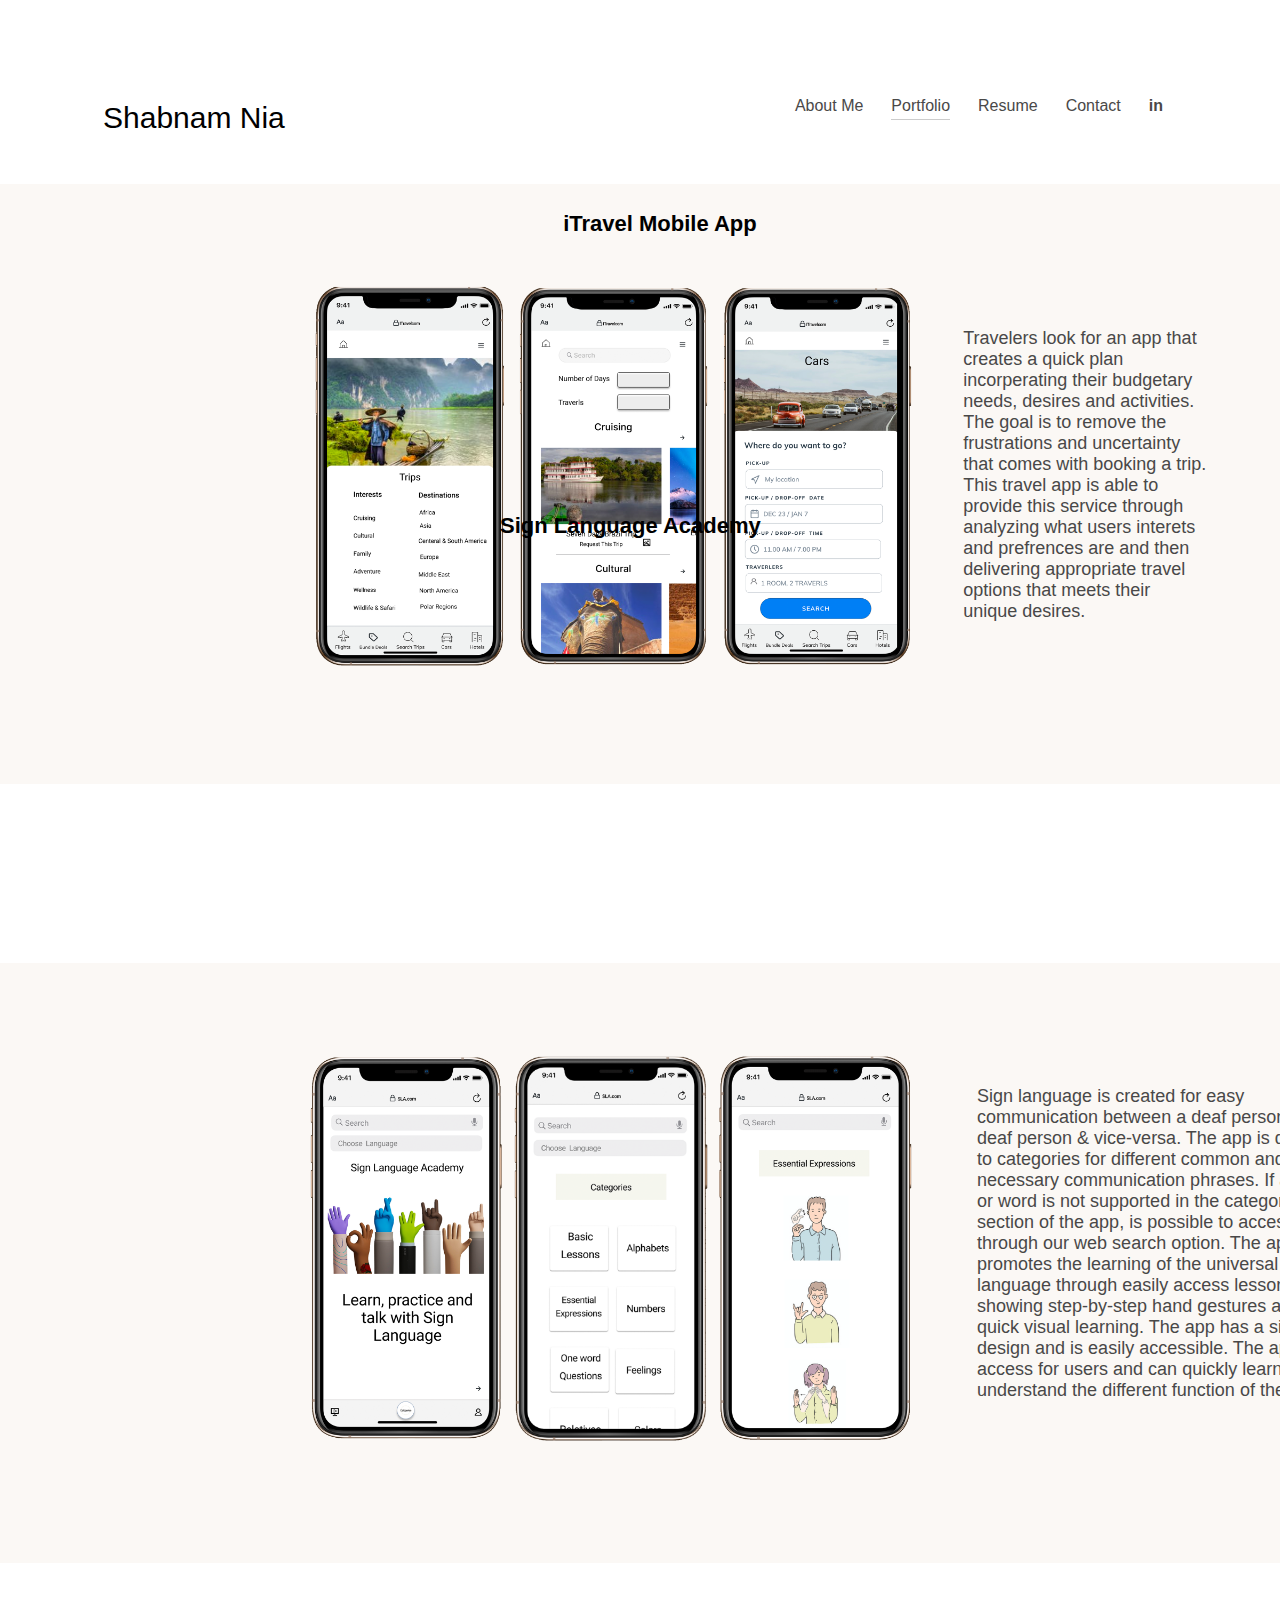
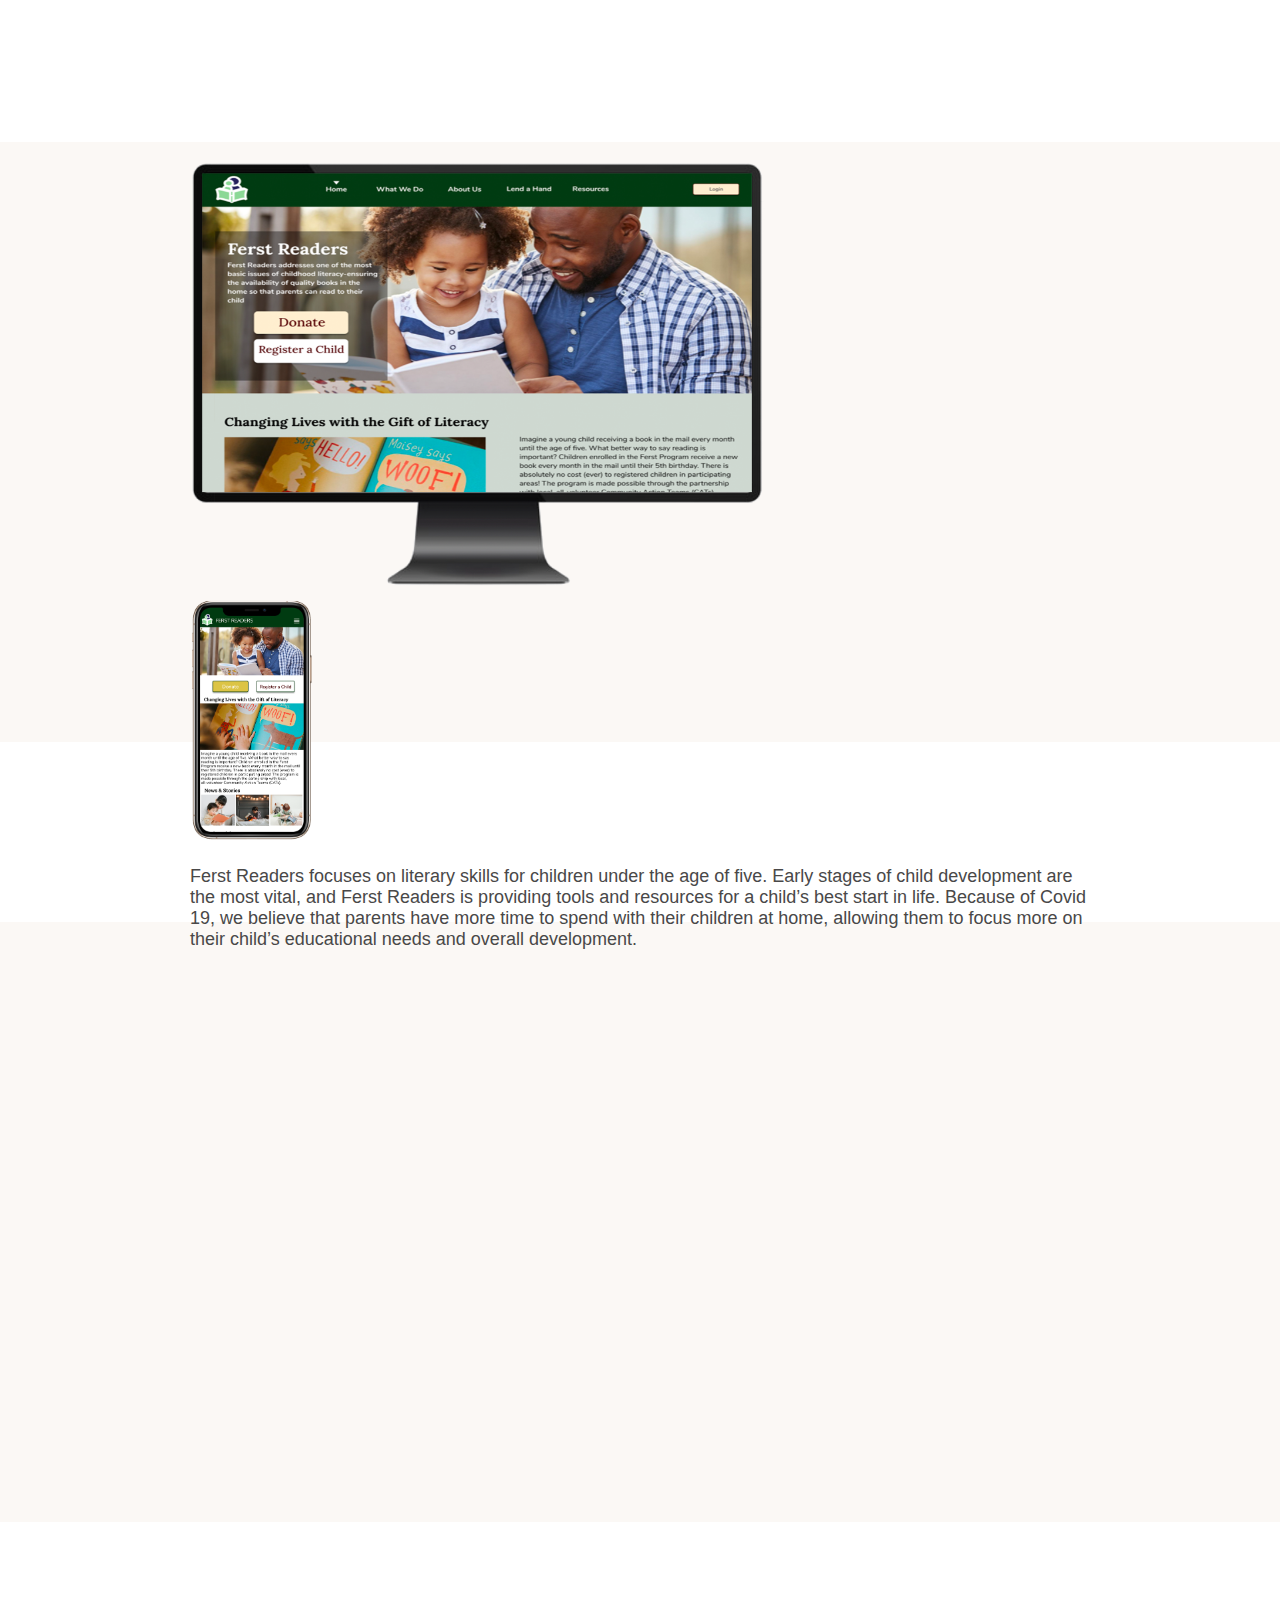
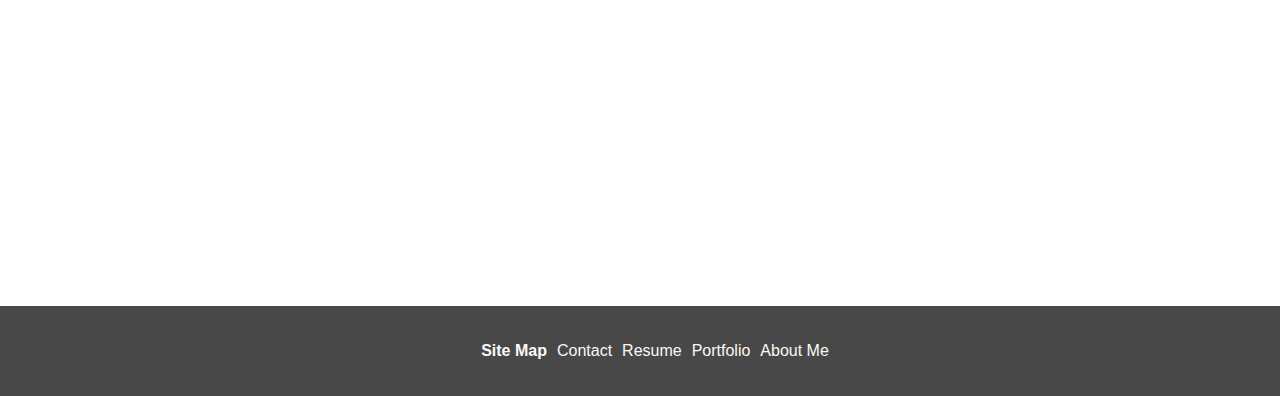
==== index.html @ c8c09323 "TEST v2" ====
<!DOCTYPE html>
<html>
    <head>
        <title>protfolio</title>
        <link rel="stylesheet" type="text/css" href="css/style.css">
        <link href="https://fonts.googleleapis.comcss?family=nunito&display=swap" rel="stylesheet">
        <script src="https://ajax.googleapis.com/ajax/libs/jquery/3.5.1/jquery.min.js"></script>
    </head>
    <body>
<h1> 
    Shabnam Nia
</h1>
        <!--Nav bar-->
        <nav>
            <ul>

<li><a href="https://www.linkedin.com/in/shabnam-nia/"><strong>in</strong></a></li>
<li><a href="contact.html">Contact</a></li> 
<li><a href="images/Resume.pdf"> Resume</a></li>  
<li><a class="active" href="portfolio.html">Portfolio</a></li>
<li><a href="about.html">About Me</a></li>


    </ul>

</nav>     
        
              
<section class="iTravel">
    <div class="flex-container1">
        <div>   <h3 class="flexchild">iTravel Mobile App</h3> <br/></div>
       
        <div><div class="flex-container">
            <div> <img  src="images/trips new.png" height="400px"> </div>
            <div><img  src="images/cruising new.png" height="400px"></div>
            <div> <img  src="images/cars new.png" height="400px"></div>
            <div>  <p> Travelers look for an app that creates a quick plan 
                incorperating their budgetary needs, desires and activities. 
                The goal is to remove the frustrations and uncertainty that comes with booking a trip. 
                This travel app is able to provide this service through analyzing what users interets and prefrences are and then delivering appropriate travel options that meets their unique desires. 
            </p> </div>
        </div>  
      </div>
 
          
               
   </section>
      
   
   <section class="signlanguage">
       <div class="signlang">
        <div> <h3 class="signlanguage1">Sign Language Academy</h3><br/></div>

    <div><div class="signlang"> 
        <div> <img  src="images/new sign lang mainpage.png" height="400px"> </div>
            <div><img  src="images/new sign lang categores.png" height="410"></div>
            <div><img  src="images/essential expressions new.png" height="400"></div>
            <div><p> Sign language is created for easy communication between a deaf person and non-deaf person & vice-versa. The app is designated to categories for different common and necessary communication phrases. If a phrase or word is not supported in the categories section of the app,  is possible to access it through our web search option. The app also promotes the learning of the universal sign language through easily access lessons showing step-by-step hand gestures allowing for quick visual learning. 
            The app has a simple design and is easily accessible. The app is easy access for users and  can quickly learn to understand the different function of the app.
            </p></div>
            </div>
          
    </div>  

  </section>
      

    <section>
        <section class="nonprofit">
            <div class="ferstreaders">
                <div> <h3 class="readers">Non-Profift Redesign- Ferst Readers</h3><br/></div>
        
            <div><div class="ferstreaders"> 
                <div><img  src="images/homeferstreader-20.png" height="430"></div>

               <div><div class="ferstreaders2"></div>
                <div> <img  src="images/ferst reader mobile.png" height="250px"> </div>
                    <div><p> Ferst Readers focuses on literary skills for children under the age of five. Early stages of child development are the most vital, and Ferst Readers is providing tools and resources for a child’s best start in life. Because of Covid 19, we believe that parents have more time to spend with their children at home, allowing them to focus more on their child’s educational needs and overall development. </p></div>
                    </div>
                  
            </div>  
        
          </section>

    </section>  
       
      <section>

        <section class="nonprofitgovernment">

      </section> 
    

      <section>
    
    <section class= "footer">

        <footer>
        
            <ul>  
        <li> <a href="Sitemap"> <strong>Site Map</strong> </a></li>
        <li><a href="contact.html">Contact</a></li> 
        <li><a href="resume.html">Resume</a></li>  
        <li><a href="portfolio.html">Portfolio</a></li>
        <li><a href="about.html">About Me</a></li>
         
        
        
            </ul>
        </footer>
    
    </section>
    


    </body>
</html>
---- css/style.css ----
body{
    font-family: "Helvetica Neue", Helvetica, Arial, Verdana, Tahoma, sans-serif; 
    margin: 0;
    padding: 0;
    background-image: url(../images/);
}
 
html{
    scroll-behavior: smooth;
}
.selector-for-some-widget {
    box-sizing: content-box;
  }
h1{
    position: absolute;
width: 323px;
height: 51px;
left: 103px;
top: 80px;
font-family: "Helvetica Neue", Helvetica, Arial, Verdana, Tahoma, sans-serif; 
font-style: normal;
font-weight: 400;
font-size: 30px;
line-height: 35px;
}

nav ul{
    list-style-type: none;
    padding: 0;
    overflow: hidden;
    margin-right: 103px;
    margin-top: 83px; 
}   
li{
    float: right;
}
nav li a{
    margin: 0 14px;
    display: block; 
    color: #494848;
text-align: center;
padding: 14px 0px 4px 0px;
 text-decoration: none;
}

nav li a:hover {
    font-weight: bold;
}

nav li .active{
    border-bottom: thin solid #ccc;
}

.content-contact {
    display: flex;
    flex-direction: row;
}
.lang{
    position: relative;

}
.links {
    width: 50%;
    height: 500px;
    position: relative;
}

.link-box {
    position: absolute;
    z-index: 1;
    padding-right: 60px;
    height: 50px;
}

.linken {
width: 406px;
right: -3px;
top: 385px;
}

.emailaddress {
    width: 303px;
    right: -3px;
    top: 460px;
}
.add {
    width: 171px;
    right: -3px;
    top: 530px;
}
.link-text {
    text-align: right;
    margin-top: 18px;
}
.link-text a{
    color: black;
    text-decoration: none;
}
.icon {
    position: absolute;
    right: 0px;
    top: 7px;
    border: thin solid black;
    background: #fff;
    height: 35px;
    width: 35px;
    border-radius: 50%;
    padding: 2px;
    margin-left: 70%;
    
}
svg {
    width: 29px;
    height: 21px;
    padding: 6px;
    
}
.line{ 
position: absolute;
width: 1px;
height: 720px;
right: 15px;
top: -150px;
color: #B8B8B8;
border: solid;
background-color: #B8B8B8;
z-index: 0;
}
.contact-form{
    padding-left: 130px;
    width: 50%;
    margin-top: 10%;   
}
.iTravel{
    display: flex;
    background-color: #FBF8F5;
    margin-top: 5%;
    height: 600px;
}

.iTravel-v2 {
    background-color: #FBF8F5;
    margin-top: 5%;
    padding-top: 50px;
    padding-bottom: 50px;
}

a:hover {
        color: black;
        background-color: transparent;
        text-decoration: underline;
}
.casestudy{ 
    position: absolute;
width: 134px;
height: 42px;
left: 970px;
top: 330px;
color: black;
}

.casestudy2{ 
    position: absolute;
width: 134px;
height: 42px;
left: 4px;
top: 350px;
color: black;
}

.casestudy3{ 
    position: absolute;
width: 134px;
height: 42px;
left: 7px;
top: 230px;
color: #494848;
}

.flexchild{
    position: absolute;
    margin-left: 44%;
    font-size: 22px;
    font-style: normal;
    line-height: 35px;
    font-family: "Helvetica Neue", Helvetica, Arial, Verdana, Tahoma, sans-serif; 
}

.flexchild-v2 {
    margin-bottom: 20px;
    font-size: 22px;
    font-style: normal;
    line-height: 35px;
    font-family: "Helvetica Neue", Helvetica, Arial, Verdana, Tahoma, sans-serif; 
}


.flex-container {
    display: flex;
    flex-direction: row;
    max-width: 900px;
    margin-left: 38%;
    padding: 12%;
   }
.flex-container1 {
    display: flex;
    flex-direction: column;
    max-width: 900px;
   }

.iTravel p{
   position: absolute; 
width: 244px;
height: 329px;
top: 310px;
margin-left: 4%;
font-family: "Helvetica Neue", Helvetica, Arial, Verdana, Tahoma, sans-serif; 
font-style: normal;
font-weight: normal;
font-size: 18px;
color: #494848;
}

.signlanguage1 {
    position: absolute;
    font-size: 22px;
    font-style: normal; 
    margin-top: 40%;
    font-family: "Helvetica Neue", Helvetica, Arial, Verdana, Tahoma, sans-serif; 
    min-width: 300px;
    top: 1px;
    left: 500px;
}
.signlanguage{
    display: flex;
    background-color: #FBF8F5;
    margin-top: 14%;
    height: 600px;
}

.signlanguage-v2 {
    display: flex;
    background-color: #FBF8F5;
    margin-top: 14%;
    padding-top: 50px;
    padding-bottom: 50px;
}

.signlang {

    display: flex;
    flex-direction: row;
    max-width: 900px;
    margin-left: 10%;
    padding: 4%;

}
.signlanguage p{
padding-left: 3em;
padding-top: 1em;  
width: 388px;
position: relative;
font-family: "Helvetica Neue", Helvetica, Arial, Verdana, Tahoma, sans-serif; 
font-style: normal;
font-weight: normal;
font-size: 18px;
line-height: 21px;
color: #494848;
}

.nonprofit{
    display: flex;
    background-color: #FBF8F5;
    margin-top: 14%;
    height: 600px;
}

.ferstreaders {
   margin: 0 auto;
    max-width: 900px;
    position: relative;
    
}
.ferstreaders2{
    left: 630px;
    position: relative;

    top: -250px;
}
.readers {
    top: 20px;
    position: absolute;
    font-size: 20px;
    min-width: 350px;
    margin-left: 20%;
    font-family: "Helvetica Neue", Helvetica, Arial, Verdana, Tahoma, sans-serif;
    color: #494848;
}
.nonprofit p{
   
    font-family: "Helvetica Neue", Helvetica, Arial, Verdana, Tahoma, sans-serif; 
    font-style: normal;
    font-weight: normal;
    font-size: 18px;
    line-height: 21px;
    color: #494848;
}
.ferstparagraphs {
    top: -690px;
    position: relative;
    
    left: 800px;
    width: 300px;
}
.ferstreaders1{
    left: -180px;
    top: 60px;
    position: relative;
}
.non{
position: relative;
}
.nonprofitgovernment {
    display: flex;
    background-color: #FBF8F5;
    margin-top: 14%;
    height: 600px;
}

footer {
    display: flex;
    background: #494848;
    margin-top: 30%;
    height: 90px;
}
footer ul {
    margin: 0 auto;
    display: flex;
    justify-content: center;
    align-items: center;
}
footer li a{
    color: #FBF8F5;
    display: center;
    position: relative;
    text-decoration: none;  
}

footer li{
    list-style-type: none;
    padding-right: 10px;
     
}
li{
    float: center;
}
li a{
    display: center; 
    float: center;    
}

    .fullname {
        width: 500px;
        height: 50px;
        border: 1px solid #838181;
        box-sizing: border-box; 
        width: 50%;
        font-color: #838181 
        
      }
      .name {
        font-color: #838181  
      }

      .about{
        display: flex;
        background-color: #FBF8F5;
        margin-top: 7%;
        height: 600px;
    }
.email {
    width: 400px;
        height: 50px;
        border: 1px solid #838181;
        box-sizing: border-box; 
        width: 50%; 
    
}

.message {
    width: 600px;
    height: 150px;
    border: 1px solid #838181;
    box-sizing: border-box; 
    width: 50%;
    font-color: #838181   
} 
    
.button{
    background-color: black;
    border-radius: 2px;
    color: white;
    font-size: 16px;
    padding: 2px 28px;
    text-align: center;
    display: inline-block;
    float: left;
    margin-top: 30px;
    margin-left: 38%;
}
.me{
    padding: 8%;}

.me-pics{
    
position: absolute;
width: 60px;
height: 60px;
left: 740px;
top: 550px;
       

}
.pics{
    position: absolute;
width: 450px;
height: 28px;
left: 70px;
top: 5px;
font-style: normal;
font-weight: normal;
font-size: 15px;
line-height: 17px;

}
.back{
    display: flex;
    background-color: #FBF8F5;
    margin-top: 5%;
    height: 1000px;
}

.home{
    position: absolute;
width: 269px;
height: 28px;
left: 740px;
top: 620px;


}
.myhome{
    position: absolute;
    width: 269px;
    height: 28px;
    left: 70px;
    top: 5.7px;
    font-style: normal;
    font-weight: normal;
    font-size: 15px;
    line-height: 17px;
}
.education{
    position: absolute;
    width: 269px;
    height: 28px;
    left: 740px;
    top: 690px; 
}
.edu{
    position: absolute;
    width: 269px;
    height: 28px;
    left: 70px;
    top: 1px;
    font-style: normal;
    font-weight: normal;
    font-size: 15px;
    line-height: 17px;
}  
.work{
    position: absolute;
    width: 269px;
    height: 28px;
    left: 738px;
    top: 755px; 
}
.work1{
    position: absolute;
    width: 2800px;
    height: 28px;
    left: 70px;
    top: 5px;
    font-style: normal;
    font-weight: normal;
    font-size: 15px;
    line-height: 17px;
}

.hobby{
    position: absolute;
    width: 269px;
    height: 28px;
    left: 680px;
    top: 827px; 
}
.hobby1{
    position: absolute;
    width: 2800px;
    height: 28px;
    left: 70px;
    top: -4px;
    font-style: normal;
    font-weight: normal;
    font-size: 15px;
    line-height: 17px;
}
.hobby2{
    position: absolute;
    width: 269px;
    height: 28px;
    left: 742px;
    top: 827px; 
}
.dog{
    position: absolute;
    width: 269px;
    height: 25px;
    left: 738px;
    top: 895px; 
}
.dog1{
    position: absolute;
    width: 269px;
    height: 25px;
    left: 70px;
    top: 3px;
    font-style: normal;
    font-weight: normal;
    font-size: 15px;
    line-height: 17px; 
}
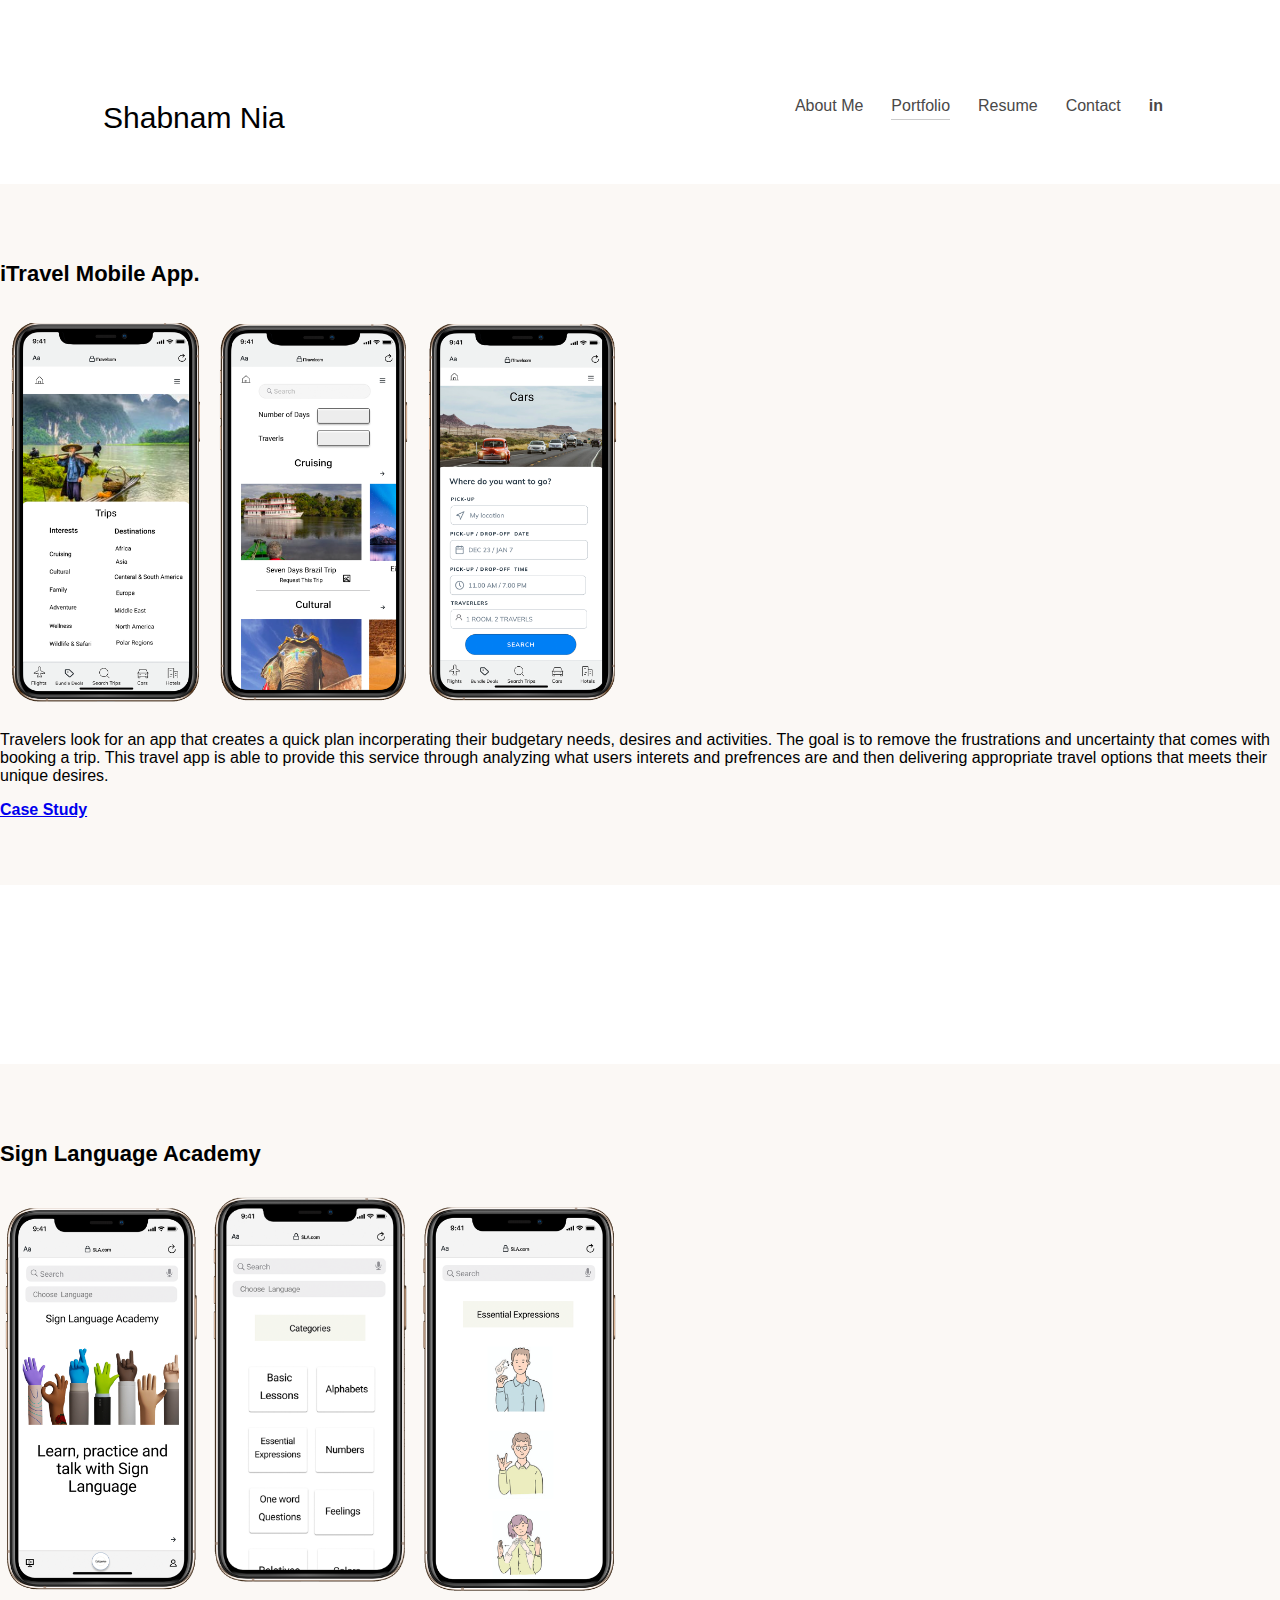
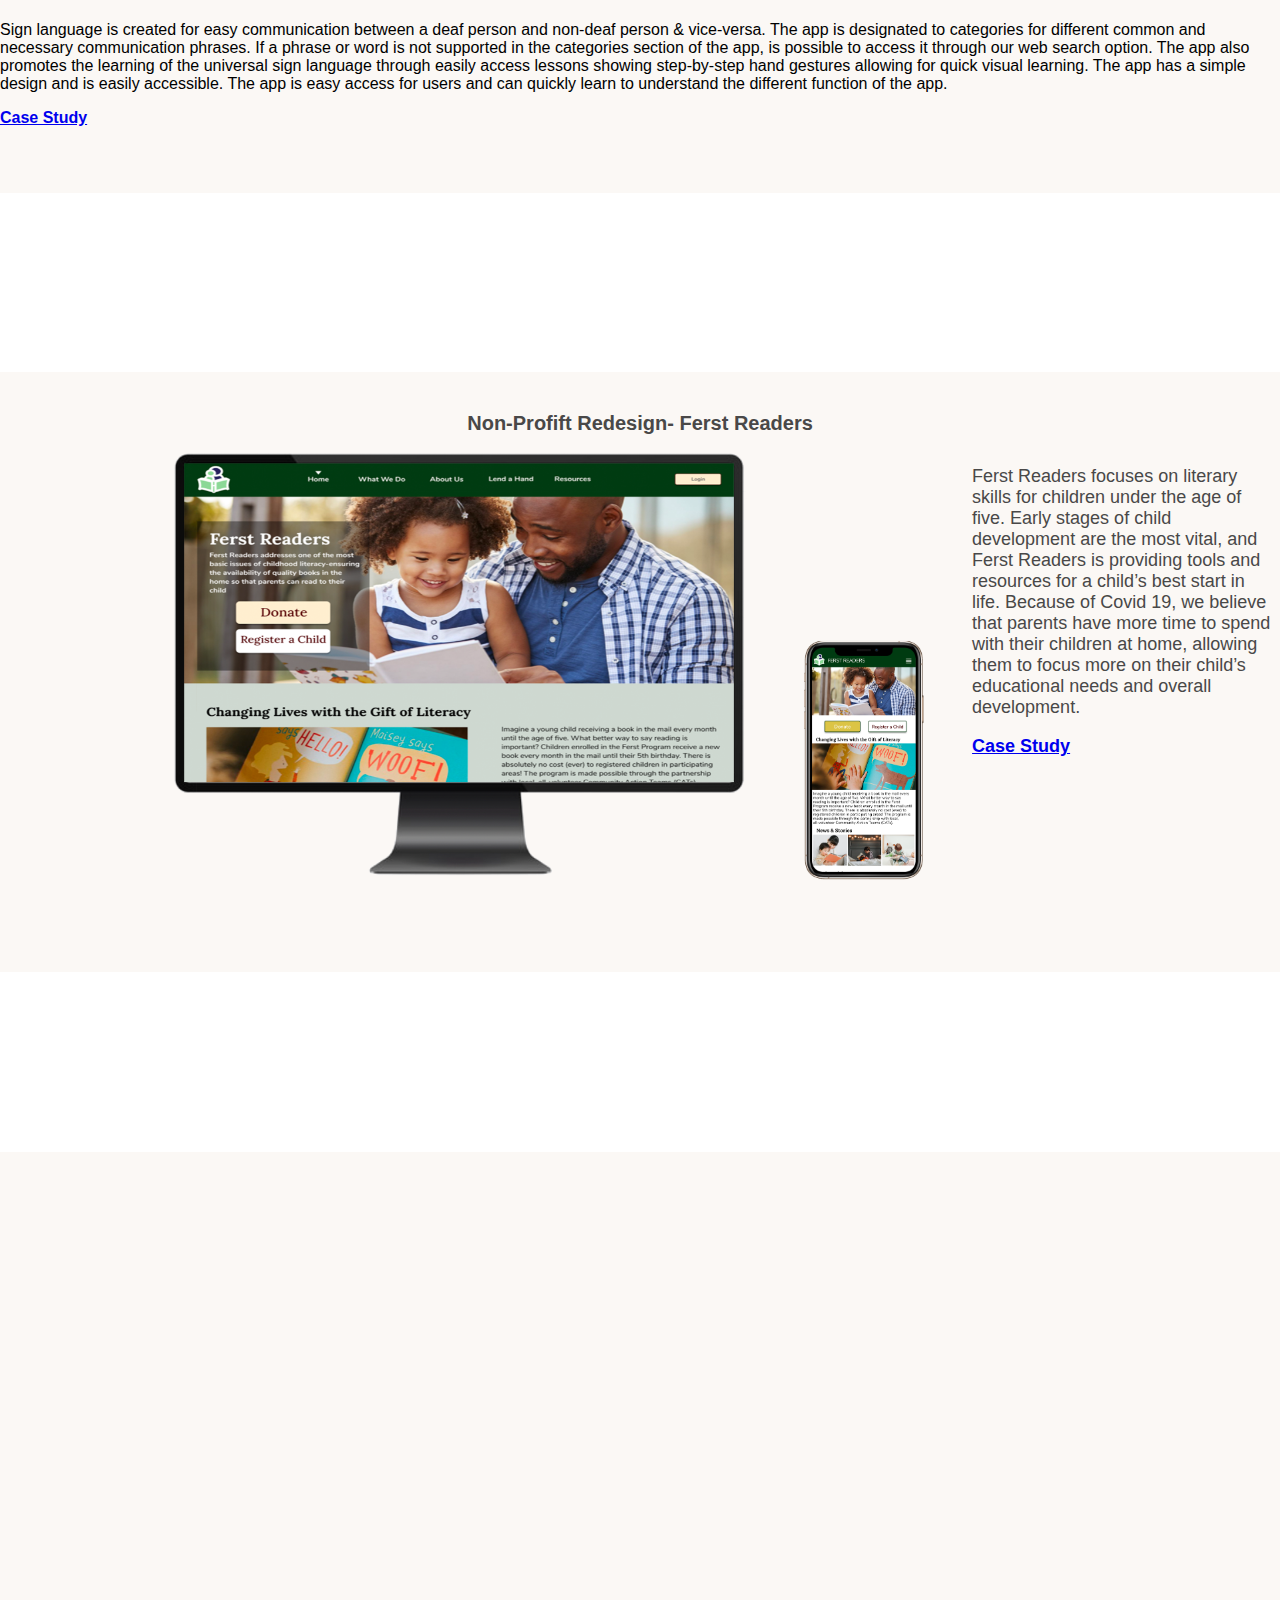
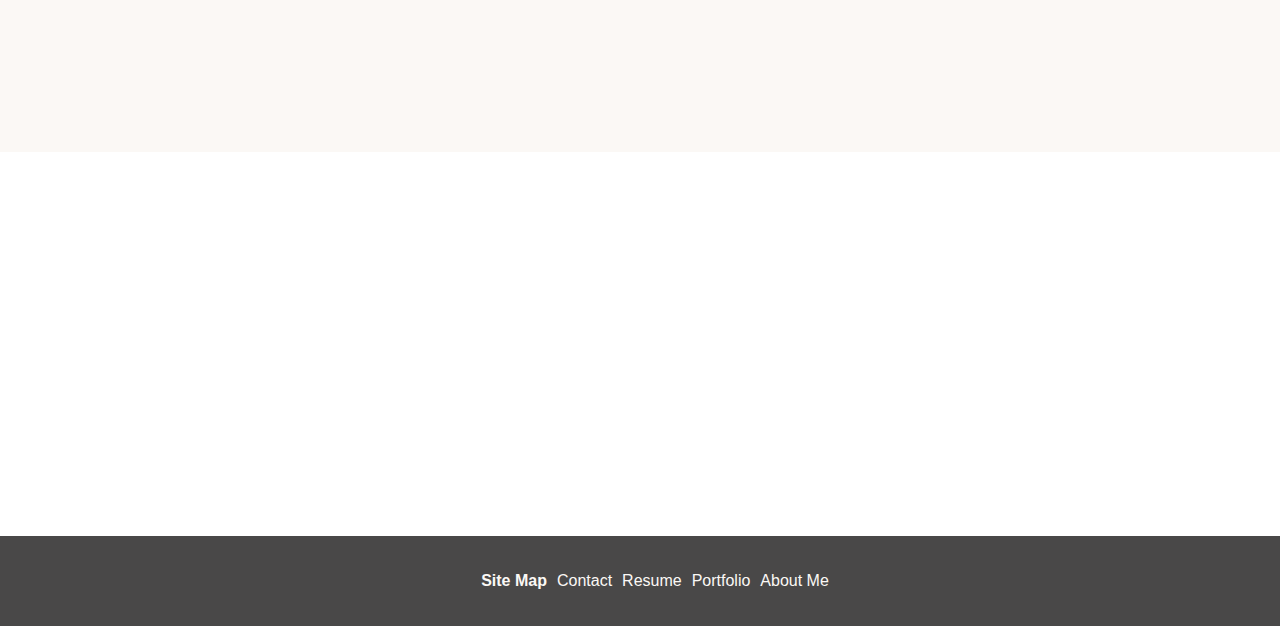
==== commit 478a3580: "Copied portfolio content to index.html" ====
--- a/index.html
+++ b/index.html
@@ -1,117 +1,210 @@
 <!DOCTYPE html>
 <html>
-    <head>
-        <title>protfolio</title>
-        <link rel="stylesheet" type="text/css" href="css/style.css">
-        <link href="https://fonts.googleleapis.comcss?family=nunito&display=swap" rel="stylesheet">
-        <script src="https://ajax.googleapis.com/ajax/libs/jquery/3.5.1/jquery.min.js"></script>
-    </head>
-    <body>
-<h1> 
-    Shabnam Nia
-</h1>
-        <!--Nav bar-->
-        <nav>
-            <ul>
-
-<li><a href="https://www.linkedin.com/in/shabnam-nia/"><strong>in</strong></a></li>
-<li><a href="contact.html">Contact</a></li> 
-<li><a href="images/Resume.pdf"> Resume</a></li>  
-<li><a class="active" href="portfolio.html">Portfolio</a></li>
-<li><a href="about.html">About Me</a></li>
-
-
-    </ul>
-
-</nav>     
-        
-              
-<section class="iTravel">
-    <div class="flex-container1">
-        <div>   <h3 class="flexchild">iTravel Mobile App</h3> <br/></div>
-       
-        <div><div class="flex-container">
-            <div> <img  src="images/trips new.png" height="400px"> </div>
-            <div><img  src="images/cruising new.png" height="400px"></div>
-            <div> <img  src="images/cars new.png" height="400px"></div>
-            <div>  <p> Travelers look for an app that creates a quick plan 
-                incorperating their budgetary needs, desires and activities. 
-                The goal is to remove the frustrations and uncertainty that comes with booking a trip. 
-                This travel app is able to provide this service through analyzing what users interets and prefrences are and then delivering appropriate travel options that meets their unique desires. 
-            </p> </div>
-        </div>  
-      </div>
- 
-          
-               
-   </section>
-      
-   
-   <section class="signlanguage">
-       <div class="signlang">
-        <div> <h3 class="signlanguage1">Sign Language Academy</h3><br/></div>
-
-    <div><div class="signlang"> 
-        <div> <img  src="images/new sign lang mainpage.png" height="400px"> </div>
-            <div><img  src="images/new sign lang categores.png" height="410"></div>
-            <div><img  src="images/essential expressions new.png" height="400"></div>
-            <div><p> Sign language is created for easy communication between a deaf person and non-deaf person & vice-versa. The app is designated to categories for different common and necessary communication phrases. If a phrase or word is not supported in the categories section of the app,  is possible to access it through our web search option. The app also promotes the learning of the universal sign language through easily access lessons showing step-by-step hand gestures allowing for quick visual learning. 
-            The app has a simple design and is easily accessible. The app is easy access for users and  can quickly learn to understand the different function of the app.
-            </p></div>
-            </div>
-          
-    </div>  
-
-  </section>
-      
+
+<head>
+    <title>protfolio</title>
+    <link href="https://cdn.jsdelivr.net/npm/bootstrap@5.0.0-beta2/dist/css/bootstrap.min.css" rel="stylesheet" integrity="sha384-BmbxuPwQa2lc/FVzBcNJ7UAyJxM6wuqIj61tLrc4wSX0szH/Ev+nYRRuWlolflfl" crossorigin="anonymous">
+    <script src="https://cdn.jsdelivr.net/npm/bootstrap@5.0.0-beta2/dist/js/bootstrap.bundle.min.js" integrity="sha384-b5kHyXgcpbZJO/tY9Ul7kGkf1S0CWuKcCD38l8YkeH8z8QjE0GmW1gYU5S9FOnJ0" crossorigin="anonymous"></script>
+    <link href="https://fonts.googleleapis.comcss?family=nunito&display=swap" rel="stylesheet">
+    <link rel="stylesheet" type="text/css" href="css/style.css">
+</head>
+
+<body>
+    <h1>
+        Shabnam Nia
+    </h1>
+    <!--Nav bar-->
+    <nav>
+        <ul>
+
+            <li><a href="https://www.linkedin.com/in/shabnam-nia/"><strong>in</strong></a></li>
+            <li><a href="contact.html">Contact</a></li>
+            <li><a href="images/Resume.pdf"> Resume</a></li>
+            <li><a class="active" href="portfolio.html">Portfolio</a></li>
+            <li><a href="about.html">About Me</a></li>
+
+        </ul>
+
+    </nav>
+
+    <div class="iTravel-v2">
+        <div class="container">
+            <h3 class="text-center flexchild-v2">iTravel Mobile App.</h3>
+            <div class="row">
+                <div class="col-md-6">
+                    <img src="images/trips new.png" height="400">
+                    <img src="images/cruising new.png" height="400">
+                    <img src="images/cars new.png" height="400">
+                </div>
+                <div class="col-md-4">
+                    <p> Travelers look for an app that creates a quick plan
+                        incorperating their budgetary needs, desires and activities.
+                        The goal is to remove the frustrations and uncertainty that comes with booking a trip.
+                        This travel app is able to provide this service through analyzing what users interets and
+                        prefrences are and then delivering appropriate travel options that meets their unique
+                        desires.
+                    </p>
+                    <p><strong><a href="itravel.html">Case Study</a></strong></p>
+
+                </div>
+            </div>
+        </div>
+    </div>
+    
+
+    <!-- <section class="iTravel">
+        <div class="flex-container1">
+            <div>
+                <h3 class="flexchild">iTravel Mobile App</h3> <br />
+            </div>
+
+            <div>
+                <div class="flex-container">
+                    <div> <img src="images/trips new.png" height="400"> </div>
+                    <div><img src="images/cruising new.png" height="400"></div>
+                    <div> <img src="images/cars new.png" height="400"></div>
+                    <div>
+                        <p> Travelers look for an app that creates a quick plan
+                            incorperating their budgetary needs, desires and activities.
+                            The goal is to remove the frustrations and uncertainty that comes with booking a trip.
+                            This travel app is able to provide this service through analyzing what users interets and
+                            prefrences are and then delivering appropriate travel options that meets their unique
+                            desires.
+                        </p>
+                    </div>
+                    <div class="casestudy">
+                        <p><strong><a href="itravel.html">Case Study</a></strong></p>
+                    </div>
+                </div>
+            </div>
+        </div>
+
+    </section> -->
+
+    <div class="signlanguage-v2">
+        <div class="container">
+            <h3 class="text-center flexchild-v2">Sign Language Academy</h3>
+            <div class="row">
+                <div class="col-md-6">
+                    <img src="images/new sign lang mainpage.png" height="400px">
+                    <img src="images/new sign lang categores.png" height="410">
+                    <img src="images/essential expressions new.png" height="400">
+                </div>
+                <div class="col-md-4">
+                    <p> Sign language is created for easy communication between a deaf person and non-deaf person &
+                        vice-versa. The app is designated to categories for different common and necessary
+                        communication phrases. If a phrase or word is not supported in the categories section of the
+                        app, is possible to access it through our web search option. The app also promotes the
+                        learning of the universal sign language through easily access lessons showing step-by-step
+                        hand gestures allowing for quick visual learning.
+                        The app has a simple design and is easily accessible. The app is easy access for users and
+                        can quickly learn to understand the different function of the app.   
+                    </p>
+                    <p><strong><a href="signlanguage.html">Case Study</a></strong></p>
+
+                </div>
+            </div>
+        </div>
+    </div>
+
+
+    <!-- <section class="signlanguage">
+        <div class="signlang">
+            <div class="lang">
+                <h3 class="signlanguage1">Sign Language Academy</h3><br />
+            </div>
+
+            <div>
+                <div class="signlang">
+                    <div> <img src="images/new sign lang mainpage.png" height="400px"> </div>
+                    <div><img src="images/new sign lang categores.png" height="410"></div>
+                    <div><img src="images/essential expressions new.png" height="400"></div>
+                    <div>
+                        <p> Sign language is created for easy communication between a deaf person and non-deaf person &
+                            vice-versa. The app is designated to categories for different common and necessary
+                            communication phrases. If a phrase or word is not supported in the categories section of the
+                            app, is possible to access it through our web search option. The app also promotes the
+                            learning of the universal sign language through easily access lessons showing step-by-step
+                            hand gestures allowing for quick visual learning.
+                            The app has a simple design and is easily accessible. The app is easy access for users and
+                            can quickly learn to understand the different function of the app.
+                        </p>
+                        <p><strong><a href="signlanguage.html">Case Study</a></strong></p>
+                    </div>
+
+                
+                </div>
+
+            </div>
+
+    </section> -->
+
 
     <section>
         <section class="nonprofit">
             <div class="ferstreaders">
-                <div> <h3 class="readers">Non-Profift Redesign- Ferst Readers</h3><br/></div>
-        
-            <div><div class="ferstreaders"> 
-                <div><img  src="images/homeferstreader-20.png" height="430"></div>
-
-               <div><div class="ferstreaders2"></div>
-                <div> <img  src="images/ferst reader mobile.png" height="250px"> </div>
-                    <div><p> Ferst Readers focuses on literary skills for children under the age of five. Early stages of child development are the most vital, and Ferst Readers is providing tools and resources for a child’s best start in life. Because of Covid 19, we believe that parents have more time to spend with their children at home, allowing them to focus more on their child’s educational needs and overall development. </p></div>
-                    </div>
-                  
-            </div>  
-        
-          </section>
-
-    </section>  
-       
-      <section>
+                <div class="non">
+                    <h3 class="readers">Non-Profift Redesign- Ferst Readers</h3><br />
+                </div>
+
+                <div>
+                    <div class="ferstreaders1">
+                        <div><img src="images/homeferstreader-20.png" height="430"></div>
+
+                        <div>
+                            <div class="ferstreaders2">
+                            <div> <img src="images/ferst reader mobile.png" height="250px"> </div>
+                            </div>
+                            <div class="ferstparagraphs">
+                                <p> Ferst Readers focuses on literary skills for children under the age of five. Early
+                                    stages of child development are the most vital, and Ferst Readers is providing tools
+                                    and resources for a child’s best start in life. Because of Covid 19, we believe that
+                                    parents have more time to spend with their children at home, allowing them to focus
+                                    more on their child’s educational needs and overall development. </p>
+                            
+                                    <p><strong><a href="ferstreaders.html">Case Study</a></strong></p>  
+                                </div>
+
+                        </div>
+
+                      
+                          
+            
+                        </div>
+
+                    </div>
+
+        </section>
+
+    </section>
+
+    <section>
 
         <section class="nonprofitgovernment">
 
-      </section> 
-    
-
-      <section>
-    
-    <section class= "footer">
-
-        <footer>
-        
-            <ul>  
-        <li> <a href="Sitemap"> <strong>Site Map</strong> </a></li>
-        <li><a href="contact.html">Contact</a></li> 
-        <li><a href="resume.html">Resume</a></li>  
-        <li><a href="portfolio.html">Portfolio</a></li>
-        <li><a href="about.html">About Me</a></li>
-         
-        
-        
-            </ul>
-        </footer>
-    
-    </section>
-    
-
-
-    </body>
+        </section>
+
+
+        <section>
+            <section class="footer">
+
+                <footer>
+
+                    <ul>
+                        <li> <a href="Sitemap"> <strong>Site Map</strong> </a></li>
+                        <li><a href="contact.html">Contact</a></li>
+                        <li><a href="resume.html">Resume</a></li>
+                        <li><a class="active" href="portfolio.html">Portfolio</a></li>
+                        <li><a href="about.html">About Me</a></li>
+
+
+
+                    </ul>
+                </footer>
+            </section>
+
+
+
+</body>
+
 </html>